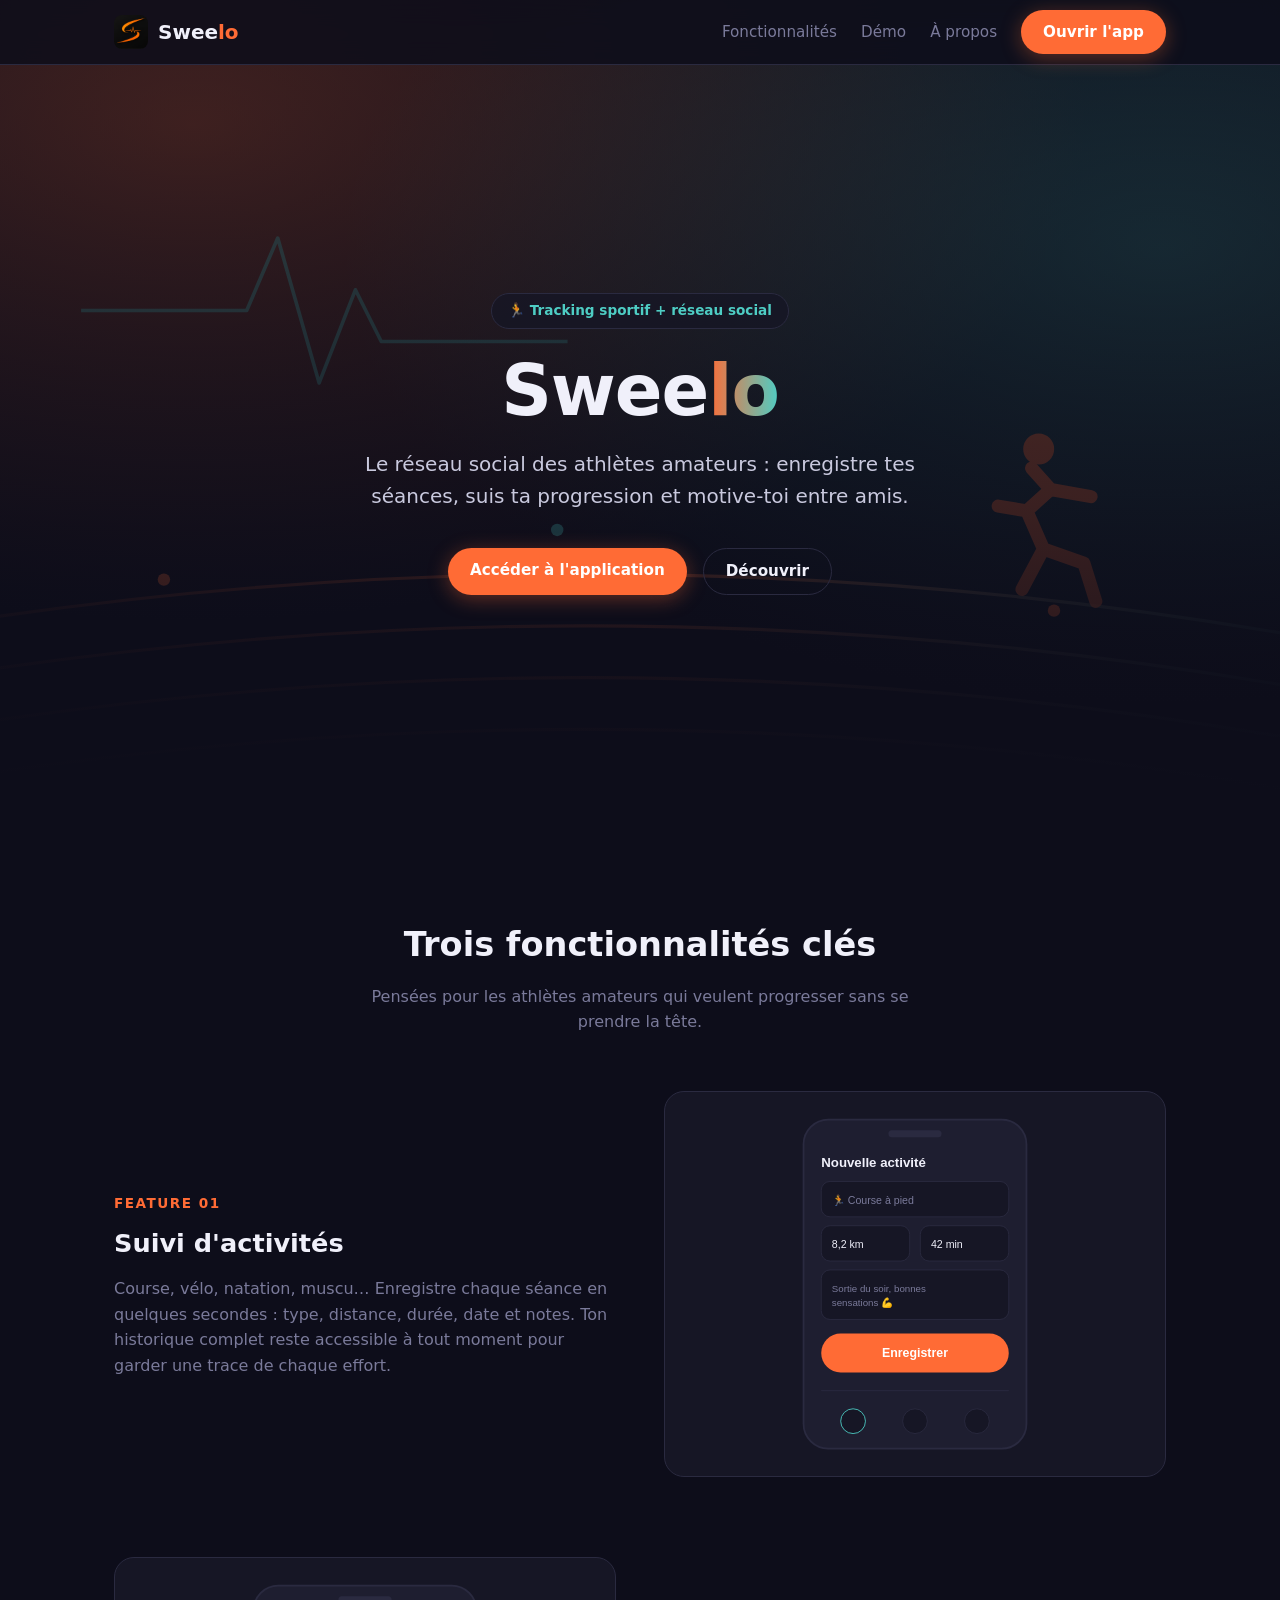
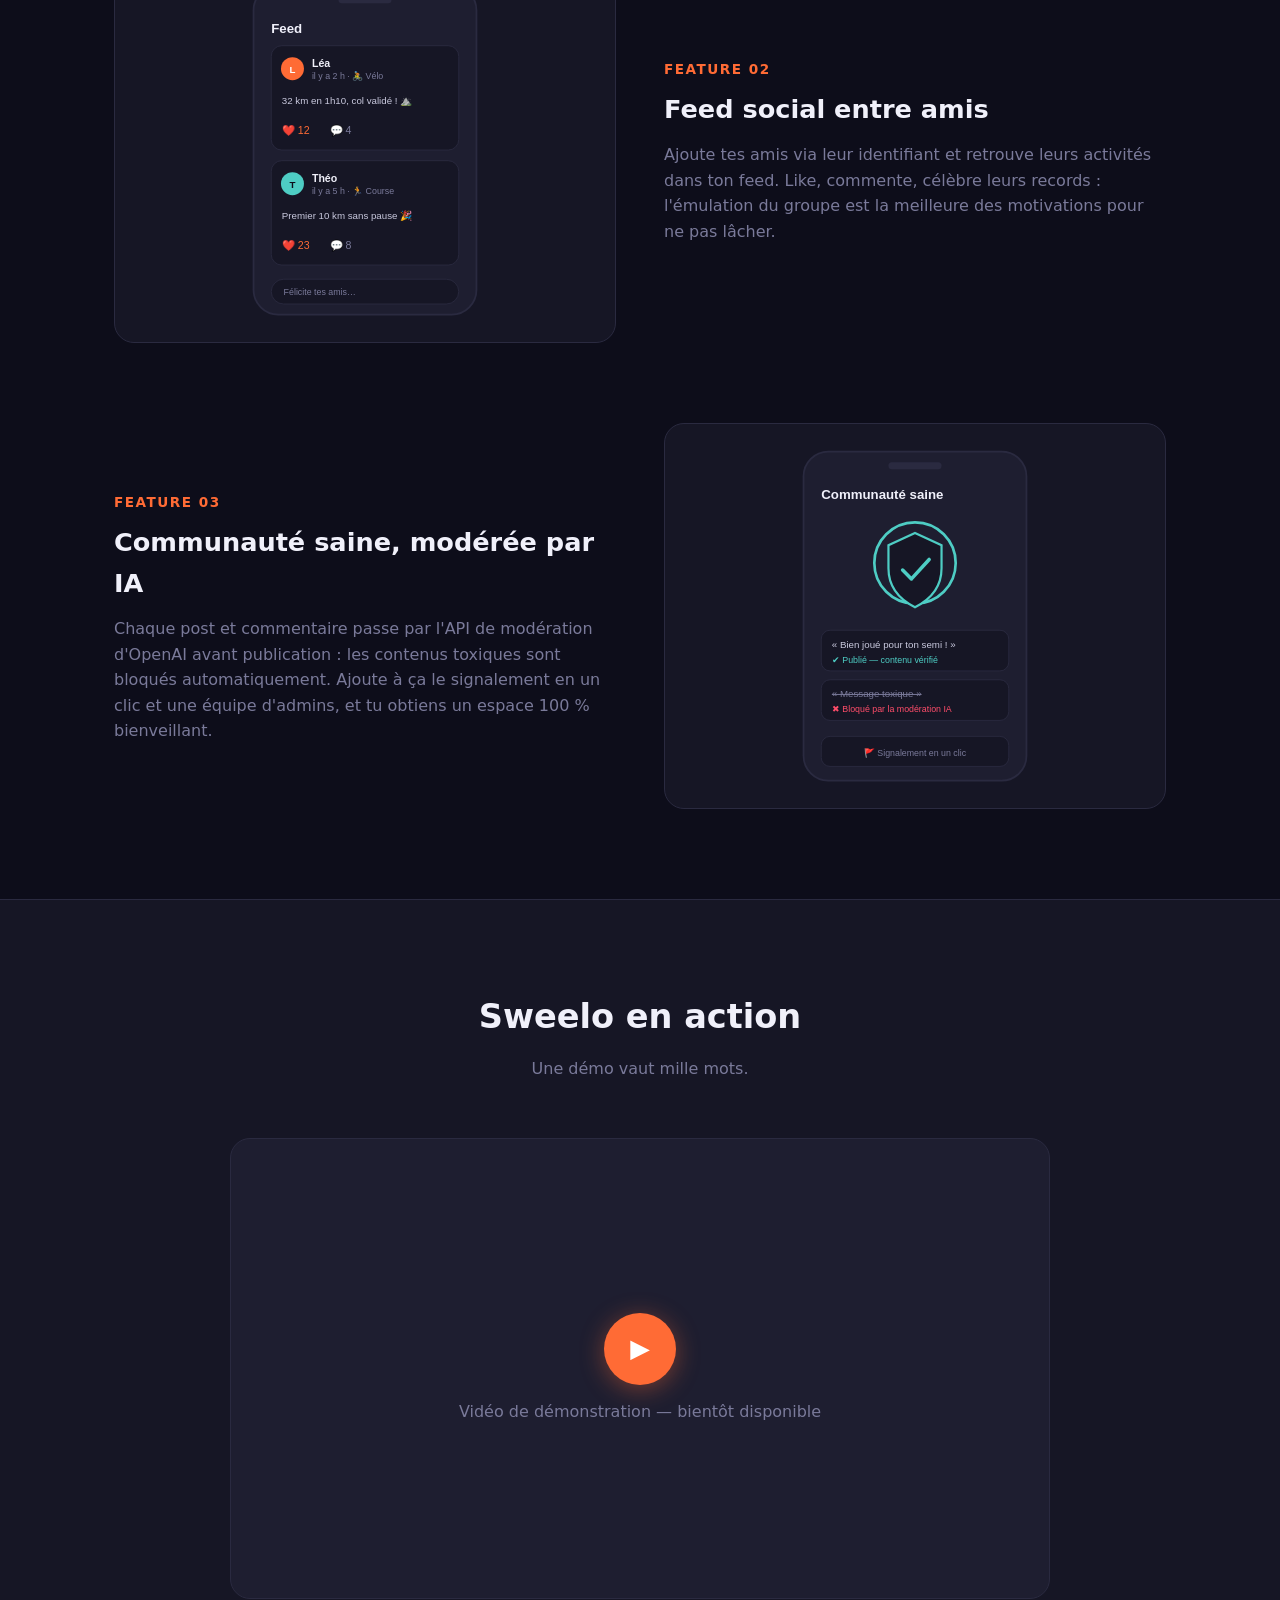
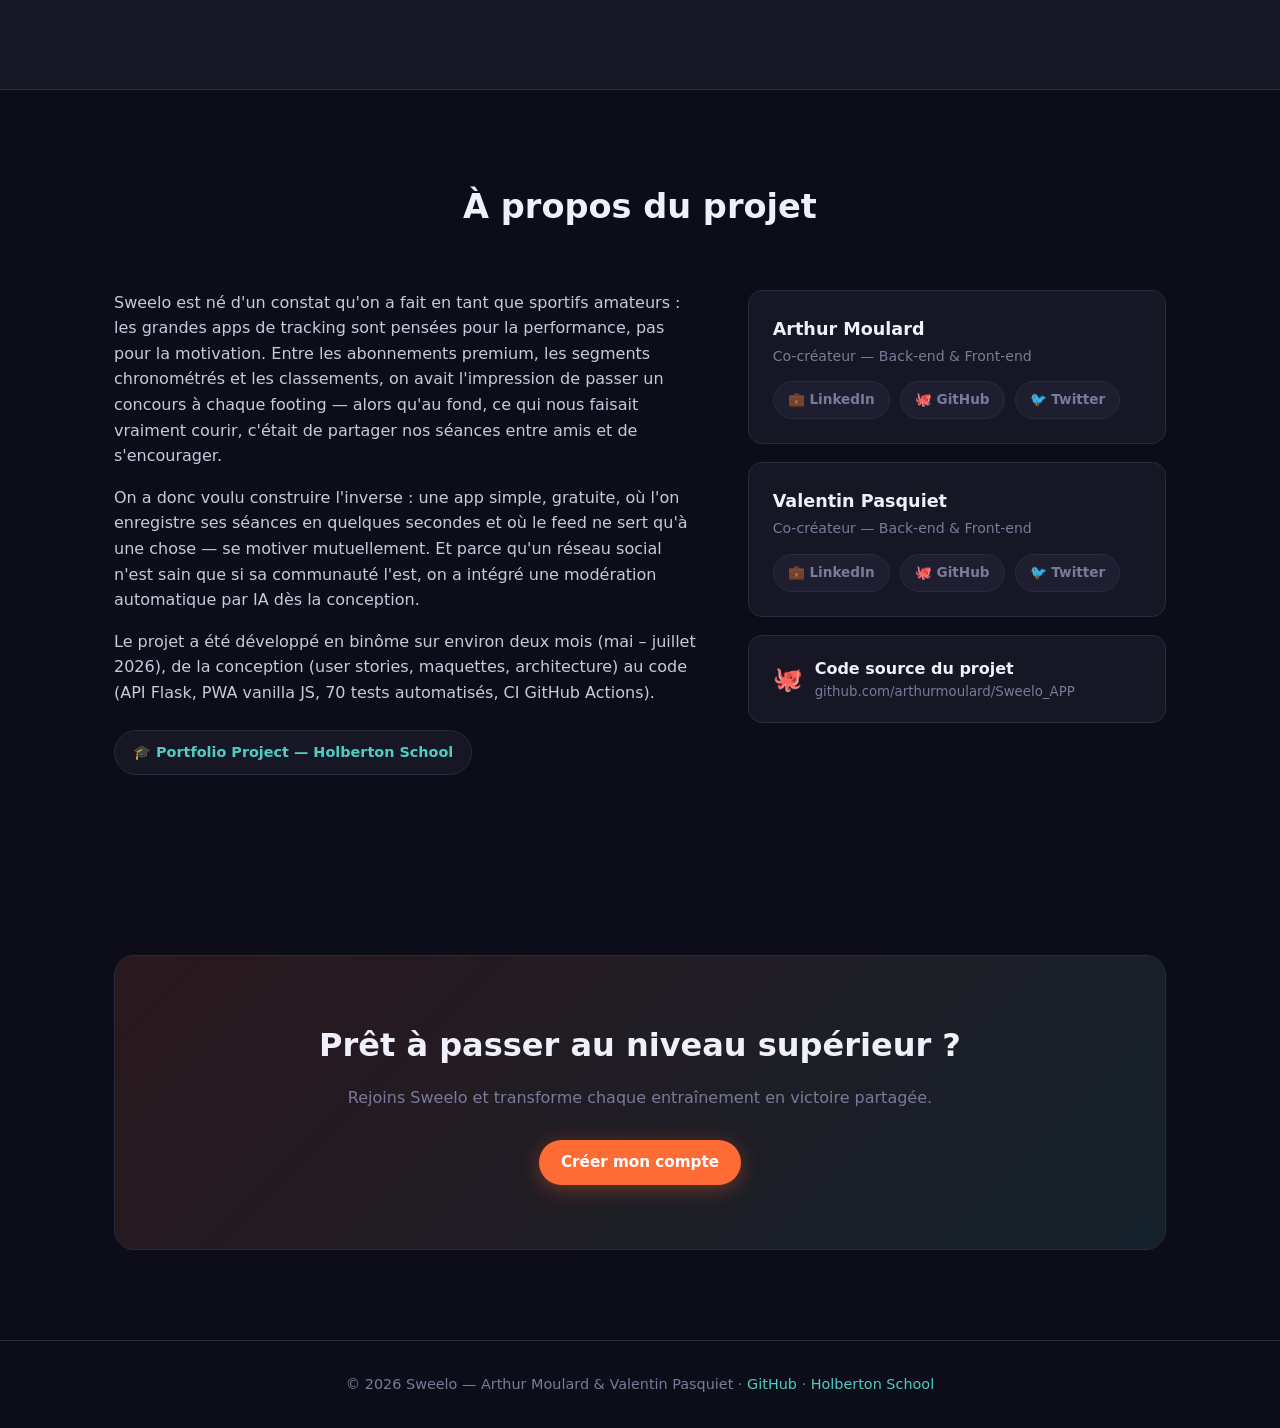
==== landing.html @ 2d965a3f "feat: add landing page for Sweelo, a social network for amateur athletes" ====
<!DOCTYPE html>
<html lang="fr">
<head>
<meta charset="UTF-8" />
<meta name="viewport" content="width=device-width, initial-scale=1.0" />
<title>Sweelo — Le réseau social des athlètes amateurs</title>
<meta name="description" content="Sweelo : enregistre tes activités sportives, suis ta progression et motive-toi avec tes amis. Portfolio Project — Holberton School." />
<meta name="theme-color" content="#0d0d1a" />
<style>
  :root {
    --bg:        #0d0d1a;
    --surface:   #161625;
    --surface2:  #1e1e30;
    --border:    #2a2a40;
    --primary:   #ff6b35;
    --primary-h: #e85520;
    --accent:    #4ecdc4;
    --text:      #f0f0fa;
    --muted:     #7a7a9a;
    --radius:    14px;
  }
  * { margin: 0; padding: 0; box-sizing: border-box; }
  html { scroll-behavior: smooth; }
  body {
    background: var(--bg);
    color: var(--text);
    font-family: 'Segoe UI', system-ui, -apple-system, sans-serif;
    line-height: 1.6;
    overflow-x: hidden;
  }
  a { color: inherit; text-decoration: none; }
  .container { max-width: 1100px; margin: 0 auto; padding: 0 24px; }

  /* ---------- Nav ---------- */
  nav {
    position: fixed; top: 0; left: 0; right: 0; z-index: 100;
    background: rgba(13, 13, 26, 0.85);
    backdrop-filter: blur(12px);
    border-bottom: 1px solid var(--border);
  }
  .nav-inner {
    display: flex; align-items: center; justify-content: space-between;
    height: 64px;
  }
  .logo { display: flex; align-items: center; gap: 10px; font-weight: 700; font-size: 1.25rem; }
  .logo img { height: 34px; width: 34px; border-radius: 8px; object-fit: cover; }
  .logo span em { color: var(--primary); font-style: normal; }
  .nav-links { display: flex; gap: 24px; align-items: center; }
  .nav-links a { color: var(--muted); font-size: 0.95rem; transition: color 0.2s; }
  .nav-links a:hover { color: var(--text); }
  .btn {
    display: inline-block; padding: 10px 22px; border-radius: 999px;
    font-weight: 600; font-size: 0.95rem; cursor: pointer;
    transition: transform 0.2s, background 0.2s, box-shadow 0.2s;
    border: none;
  }
  .btn-primary {
    background: var(--primary); color: #fff !important;
    box-shadow: 0 4px 20px rgba(255, 107, 53, 0.35);
  }
  .btn-primary:hover { background: var(--primary-h); transform: translateY(-2px); }
  .btn-ghost { border: 1px solid var(--border); color: var(--text); background: transparent; }
  .btn-ghost:hover { border-color: var(--accent); color: var(--accent); }

  /* ---------- Hero / Cover ---------- */
  header {
    position: relative;
    min-height: 92vh;
    display: flex; align-items: center;
    padding: 120px 0 60px;
    text-align: center;
    overflow: hidden;
  }
  .cover-img {
    position: absolute; inset: 0; width: 100%; height: 100%;
    object-fit: cover; z-index: -1;
  }
  .hero-overlay {
    position: absolute; inset: 0; z-index: -1;
    background: linear-gradient(180deg, rgba(13,13,26,0.55) 0%, rgba(13,13,26,0.75) 60%, var(--bg) 100%);
  }
  .badge {
    display: inline-block; padding: 6px 16px; border-radius: 999px;
    border: 1px solid var(--border); background: rgba(22,22,37,0.8);
    color: var(--accent); font-size: 0.85rem; font-weight: 600;
    margin-bottom: 24px;
  }
  h1 {
    font-size: clamp(2.6rem, 7vw, 4.4rem);
    line-height: 1.1; font-weight: 800; letter-spacing: -1px;
    margin-bottom: 18px;
  }
  h1 .grad {
    background: linear-gradient(90deg, var(--primary), var(--accent));
    -webkit-background-clip: text; background-clip: text; color: transparent;
  }
  .sub {
    color: #c9c9de; font-size: 1.25rem; max-width: 640px; margin: 0 auto 36px;
  }
  .hero-ctas { display: flex; gap: 16px; justify-content: center; flex-wrap: wrap; }

  /* ---------- Sections ---------- */
  section { padding: 90px 0; }
  .section-title { text-align: center; margin-bottom: 56px; }
  .section-title h2 { font-size: 2.1rem; font-weight: 800; margin-bottom: 12px; }
  .section-title p { color: var(--muted); max-width: 560px; margin: 0 auto; }

  /* ---------- Features ---------- */
  .feature {
    display: grid; grid-template-columns: 1fr 1fr; gap: 48px;
    align-items: center; margin-bottom: 80px;
  }
  .feature:last-child { margin-bottom: 0; }
  .feature:nth-child(even) .feature-visual { order: 2; }
  .feature-visual {
    background: var(--surface); border: 1px solid var(--border);
    border-radius: 20px; padding: 24px;
    display: flex; justify-content: center;
    transition: transform 0.25s, border-color 0.25s;
  }
  .feature-visual:hover { transform: translateY(-5px); border-color: var(--primary); }
  .feature-visual svg { max-width: 100%; height: auto; }
  .feature-text .kicker {
    color: var(--primary); font-weight: 700; font-size: 0.85rem;
    text-transform: uppercase; letter-spacing: 1.5px;
  }
  .feature-text h3 { font-size: 1.6rem; margin: 8px 0 12px; }
  .feature-text p { color: var(--muted); }

  /* ---------- Demo ---------- */
  #demo { background: var(--surface); border-top: 1px solid var(--border); border-bottom: 1px solid var(--border); }
  .video-wrap {
    position: relative; max-width: 820px; margin: 0 auto;
    aspect-ratio: 16 / 9; border-radius: 20px; overflow: hidden;
    border: 1px solid var(--border); background: var(--surface2);
  }
  .video-wrap iframe { position: absolute; inset: 0; width: 100%; height: 100%; border: 0; }
  .video-placeholder {
    position: absolute; inset: 0;
    display: flex; flex-direction: column; align-items: center; justify-content: center;
    gap: 14px; color: var(--muted);
  }
  .video-placeholder .play {
    width: 72px; height: 72px; border-radius: 50%;
    background: var(--primary); display: flex; align-items: center; justify-content: center;
    font-size: 1.6rem; color: #fff; box-shadow: 0 4px 24px rgba(255,107,53,0.4);
  }

  /* ---------- About ---------- */
  .about-grid { display: grid; grid-template-columns: 1.4fr 1fr; gap: 48px; align-items: start; }
  .about-story p { color: #c9c9de; margin-bottom: 16px; }
  .about-story .holberton {
    display: inline-block; margin-top: 8px; padding: 10px 18px;
    border: 1px solid var(--border); border-radius: 999px;
    background: var(--surface); color: var(--accent); font-weight: 600; font-size: 0.9rem;
    transition: border-color 0.2s;
  }
  .about-story .holberton:hover { border-color: var(--accent); }
  .team-card {
    background: var(--surface); border: 1px solid var(--border);
    border-radius: var(--radius); padding: 24px; margin-bottom: 18px;
  }
  .team-card h4 { font-size: 1.1rem; margin-bottom: 2px; }
  .team-card .role { color: var(--muted); font-size: 0.88rem; margin-bottom: 14px; }
  .socials { display: flex; gap: 10px; flex-wrap: wrap; }
  .socials a {
    display: inline-flex; align-items: center; gap: 6px;
    padding: 7px 14px; border-radius: 999px;
    border: 1px solid var(--border); background: var(--surface2);
    color: var(--muted); font-size: 0.85rem; font-weight: 600;
    transition: color 0.2s, border-color 0.2s;
  }
  .socials a:hover { color: var(--accent); border-color: var(--accent); }
  .repo-link {
    display: flex; align-items: center; gap: 12px;
    background: var(--surface); border: 1px solid var(--border);
    border-radius: var(--radius); padding: 20px 24px;
    font-weight: 600; transition: border-color 0.2s;
  }
  .repo-link:hover { border-color: var(--primary); }
  .repo-link .gh-icon { font-size: 1.5rem; }
  .repo-link small { display: block; color: var(--muted); font-weight: 400; }

  /* ---------- CTA ---------- */
  .cta-box {
    text-align: center;
    background: linear-gradient(135deg, rgba(255,107,53,0.12), rgba(78,205,196,0.10));
    border: 1px solid var(--border); border-radius: 20px;
    padding: 64px 32px;
  }
  .cta-box h2 { font-size: 2rem; font-weight: 800; margin-bottom: 14px; }
  .cta-box p { color: var(--muted); margin-bottom: 30px; }

  /* ---------- Footer ---------- */
  footer {
    border-top: 1px solid var(--border);
    padding: 32px 0; text-align: center; color: var(--muted); font-size: 0.9rem;
  }
  footer a { color: var(--accent); }

  /* ---------- Reveal ---------- */
  .reveal { opacity: 0; transform: translateY(28px); transition: opacity 0.6s ease, transform 0.6s ease; }
  .reveal.visible { opacity: 1; transform: none; }

  @media (max-width: 820px) {
    .feature, .about-grid { grid-template-columns: 1fr; gap: 28px; }
    .feature:nth-child(even) .feature-visual { order: 0; }
    .nav-links a:not(.btn) { display: none; }
    section { padding: 64px 0; }
  }
</style>
</head>
<body>

<!-- ==================== NAVIGATION ==================== -->
<nav>
  <div class="container nav-inner">
    <a href="#" class="logo">
      <img src="frontend/files/sweelo-logo.png" alt="Logo Sweelo" onerror="this.style.display='none'" />
      <span>Swee<em>lo</em></span>
    </a>
    <div class="nav-links">
      <a href="#fonctionnalites">Fonctionnalités</a>
      <a href="#demo">Démo</a>
      <a href="#apropos">À propos</a>
      <!-- TODO: remplacer par l'URL de l'app déployée quand elle sera en ligne -->
      <a href="frontend/index.html" class="btn btn-primary">Ouvrir l'app</a>
    </div>
  </div>
</nav>

<!-- ==================== INTRO / COVER ==================== -->
<header>
  <!-- Grande image de couverture (SVG intégré : piste d'athlétisme stylisée) -->
  <svg class="cover-img" viewBox="0 0 1440 800" preserveAspectRatio="xMidYMid slice" xmlns="http://www.w3.org/2000/svg" aria-hidden="true">
    <defs>
      <radialGradient id="g1" cx="20%" cy="15%" r="60%">
        <stop offset="0%" stop-color="#ff6b35" stop-opacity="0.5"/>
        <stop offset="100%" stop-color="#ff6b35" stop-opacity="0"/>
      </radialGradient>
      <radialGradient id="g2" cx="85%" cy="30%" r="55%">
        <stop offset="0%" stop-color="#4ecdc4" stop-opacity="0.4"/>
        <stop offset="100%" stop-color="#4ecdc4" stop-opacity="0"/>
      </radialGradient>
      <linearGradient id="track" x1="0" y1="0" x2="1" y2="0">
        <stop offset="0%" stop-color="#ff6b35" stop-opacity="0"/>
        <stop offset="50%" stop-color="#ff6b35" stop-opacity="0.8"/>
        <stop offset="100%" stop-color="#4ecdc4" stop-opacity="0"/>
      </linearGradient>
    </defs>
    <rect width="1440" height="800" fill="#0d0d1a"/>
    <rect width="1440" height="800" fill="url(#g1)"/>
    <rect width="1440" height="800" fill="url(#g2)"/>
    <!-- couloirs de piste -->
    <path d="M-50 620 Q 720 480 1490 640" stroke="url(#track)" stroke-width="3" fill="none"/>
    <path d="M-50 670 Q 720 530 1490 690" stroke="url(#track)" stroke-width="3" fill="none" opacity="0.7"/>
    <path d="M-50 720 Q 720 580 1490 740" stroke="url(#track)" stroke-width="3" fill="none" opacity="0.45"/>
    <path d="M-50 770 Q 720 630 1490 790" stroke="url(#track)" stroke-width="3" fill="none" opacity="0.25"/>
    <!-- tracé de fréquence cardiaque -->
    <path d="M180 300 h160 l30 -70 40 140 35 -90 25 50 h180" stroke="#4ecdc4" stroke-width="3.5" fill="none" opacity="0.5" stroke-linejoin="round"/>
    <!-- coureur stylisé -->
    <g transform="translate(1050,420) scale(1.15)" opacity="0.75">
      <circle cx="48" cy="12" r="13" fill="#ff6b35"/>
      <path d="M42 28 L58 46 L38 64 L14 60 M58 46 L92 52 M38 64 L52 96 L34 130 M52 96 L86 108 L96 140"
            stroke="#ff6b35" stroke-width="11" fill="none" stroke-linecap="round" stroke-linejoin="round"/>
    </g>
    <!-- points parcours -->
    <circle cx="260" cy="560" r="6" fill="#ff6b35" opacity="0.9"/>
    <circle cx="640" cy="512" r="6" fill="#4ecdc4" opacity="0.9"/>
    <circle cx="1120" cy="590" r="6" fill="#ff6b35" opacity="0.9"/>
  </svg>
  <div class="hero-overlay"></div>

  <div class="container">
    <span class="badge">🏃 Tracking sportif + réseau social</span>
    <!-- Nom du projet -->
    <h1>Swee<span class="grad">lo</span></h1>
    <!-- Phrase d'accroche -->
    <p class="sub">Le réseau social des athlètes amateurs : enregistre tes séances, suis ta progression et motive-toi entre amis.</p>
    <div class="hero-ctas">
      <!-- TODO: remplacer par l'URL de l'app déployée quand elle sera en ligne -->
      <a href="frontend/index.html" class="btn btn-primary">Accéder à l'application</a>
      <a href="#fonctionnalites" class="btn btn-ghost">Découvrir</a>
    </div>
  </div>
</header>

<!-- ==================== 3 FEATURES CLÉS ==================== -->
<section id="fonctionnalites">
  <div class="container">
    <div class="section-title reveal">
      <h2>Trois fonctionnalités clés</h2>
      <p>Pensées pour les athlètes amateurs qui veulent progresser sans se prendre la tête.</p>
    </div>

    <!-- Feature 1 : Suivi d'activités -->
    <div class="feature reveal">
      <div class="feature-visual">
        <svg viewBox="0 0 260 380" width="230" xmlns="http://www.w3.org/2000/svg" role="img" aria-label="Maquette : enregistrement d'une activité">
          <rect x="4" y="4" width="252" height="372" rx="28" fill="#1e1e30" stroke="#2a2a40" stroke-width="2"/>
          <rect x="100" y="16" width="60" height="8" rx="4" fill="#2a2a40"/>
          <text x="24" y="58" fill="#f0f0fa" font-size="15" font-weight="bold" font-family="Segoe UI,sans-serif">Nouvelle activité</text>
          <rect x="24" y="74" width="212" height="40" rx="10" fill="#161625" stroke="#2a2a40"/>
          <text x="36" y="99" fill="#7a7a9a" font-size="12" font-family="Segoe UI,sans-serif">🏃 Course à pied</text>
          <rect x="24" y="124" width="100" height="40" rx="10" fill="#161625" stroke="#2a2a40"/>
          <text x="36" y="149" fill="#f0f0fa" font-size="12" font-family="Segoe UI,sans-serif">8,2 km</text>
          <rect x="136" y="124" width="100" height="40" rx="10" fill="#161625" stroke="#2a2a40"/>
          <text x="148" y="149" fill="#f0f0fa" font-size="12" font-family="Segoe UI,sans-serif">42 min</text>
          <rect x="24" y="174" width="212" height="56" rx="10" fill="#161625" stroke="#2a2a40"/>
          <text x="36" y="199" fill="#7a7a9a" font-size="11" font-family="Segoe UI,sans-serif">Sortie du soir, bonnes</text>
          <text x="36" y="215" fill="#7a7a9a" font-size="11" font-family="Segoe UI,sans-serif">sensations 💪</text>
          <rect x="24" y="246" width="212" height="44" rx="22" fill="#ff6b35"/>
          <text x="130" y="273" fill="#fff" font-size="14" font-weight="bold" text-anchor="middle" font-family="Segoe UI,sans-serif">Enregistrer</text>
          <rect x="24" y="310" width="212" height="1" fill="#2a2a40"/>
          <circle cx="60" cy="345" r="14" fill="#161625" stroke="#4ecdc4"/>
          <circle cx="130" cy="345" r="14" fill="#161625" stroke="#2a2a40"/>
          <circle cx="200" cy="345" r="14" fill="#161625" stroke="#2a2a40"/>
        </svg>
      </div>
      <div class="feature-text">
        <span class="kicker">Feature 01</span>
        <h3>Suivi d'activités</h3>
        <p>Course, vélo, natation, muscu… Enregistre chaque séance en quelques secondes : type, distance, durée, date et notes. Ton historique complet reste accessible à tout moment pour garder une trace de chaque effort.</p>
      </div>
    </div>

    <!-- Feature 2 : Feed social -->
    <div class="feature reveal">
      <div class="feature-visual">
        <svg viewBox="0 0 260 380" width="230" xmlns="http://www.w3.org/2000/svg" role="img" aria-label="Maquette : feed social">
          <rect x="4" y="4" width="252" height="372" rx="28" fill="#1e1e30" stroke="#2a2a40" stroke-width="2"/>
          <rect x="100" y="16" width="60" height="8" rx="4" fill="#2a2a40"/>
          <text x="24" y="58" fill="#f0f0fa" font-size="15" font-weight="bold" font-family="Segoe UI,sans-serif">Feed</text>
          <rect x="24" y="72" width="212" height="118" rx="12" fill="#161625" stroke="#2a2a40"/>
          <circle cx="48" cy="98" r="13" fill="#ff6b35"/>
          <text x="48" y="103" fill="#fff" font-size="11" font-weight="bold" text-anchor="middle" font-family="Segoe UI,sans-serif">L</text>
          <text x="70" y="96" fill="#f0f0fa" font-size="12" font-weight="bold" font-family="Segoe UI,sans-serif">Léa</text>
          <text x="70" y="110" fill="#7a7a9a" font-size="10" font-family="Segoe UI,sans-serif">il y a 2 h · 🚴 Vélo</text>
          <text x="36" y="138" fill="#c9c9de" font-size="11" font-family="Segoe UI,sans-serif">32 km en 1h10, col validé ! ⛰️</text>
          <text x="36" y="172" fill="#ff6b35" font-size="12" font-family="Segoe UI,sans-serif">❤️ 12</text>
          <text x="90" y="172" fill="#7a7a9a" font-size="12" font-family="Segoe UI,sans-serif">💬 4</text>
          <rect x="24" y="202" width="212" height="118" rx="12" fill="#161625" stroke="#2a2a40"/>
          <circle cx="48" cy="228" r="13" fill="#4ecdc4"/>
          <text x="48" y="233" fill="#0d0d1a" font-size="11" font-weight="bold" text-anchor="middle" font-family="Segoe UI,sans-serif">T</text>
          <text x="70" y="226" fill="#f0f0fa" font-size="12" font-weight="bold" font-family="Segoe UI,sans-serif">Théo</text>
          <text x="70" y="240" fill="#7a7a9a" font-size="10" font-family="Segoe UI,sans-serif">il y a 5 h · 🏃 Course</text>
          <text x="36" y="268" fill="#c9c9de" font-size="11" font-family="Segoe UI,sans-serif">Premier 10 km sans pause 🎉</text>
          <text x="36" y="302" fill="#ff6b35" font-size="12" font-family="Segoe UI,sans-serif">❤️ 23</text>
          <text x="90" y="302" fill="#7a7a9a" font-size="12" font-family="Segoe UI,sans-serif">💬 8</text>
          <rect x="24" y="336" width="212" height="28" rx="14" fill="#161625" stroke="#2a2a40"/>
          <text x="38" y="354" fill="#7a7a9a" font-size="10" font-family="Segoe UI,sans-serif">Félicite tes amis…</text>
        </svg>
      </div>
      <div class="feature-text">
        <span class="kicker">Feature 02</span>
        <h3>Feed social entre amis</h3>
        <p>Ajoute tes amis via leur identifiant et retrouve leurs activités dans ton feed. Like, commente, célèbre leurs records : l'émulation du groupe est la meilleure des motivations pour ne pas lâcher.</p>
      </div>
    </div>

    <!-- Feature 3 : Communauté modérée -->
    <div class="feature reveal">
      <div class="feature-visual">
        <svg viewBox="0 0 260 380" width="230" xmlns="http://www.w3.org/2000/svg" role="img" aria-label="Maquette : modération par IA">
          <rect x="4" y="4" width="252" height="372" rx="28" fill="#1e1e30" stroke="#2a2a40" stroke-width="2"/>
          <rect x="100" y="16" width="60" height="8" rx="4" fill="#2a2a40"/>
          <text x="24" y="58" fill="#f0f0fa" font-size="15" font-weight="bold" font-family="Segoe UI,sans-serif">Communauté saine</text>
          <circle cx="130" cy="130" r="46" fill="none" stroke="#4ecdc4" stroke-width="3"/>
          <path d="M130 96 l30 14 v26 c0 22 -14 36 -30 44 c-16 -8 -30 -22 -30 -44 v-26 z" fill="#161625" stroke="#4ecdc4" stroke-width="2.5"/>
          <path d="M116 138 l10 10 20 -22" stroke="#4ecdc4" stroke-width="4" fill="none" stroke-linecap="round" stroke-linejoin="round"/>
          <rect x="24" y="206" width="212" height="46" rx="10" fill="#161625" stroke="#2a2a40"/>
          <text x="36" y="226" fill="#c9c9de" font-size="11" font-family="Segoe UI,sans-serif">« Bien joué pour ton semi ! »</text>
          <text x="36" y="243" fill="#4ecdc4" font-size="10" font-family="Segoe UI,sans-serif">✔ Publié — contenu vérifié</text>
          <rect x="24" y="262" width="212" height="46" rx="10" fill="#161625" stroke="#2a2a40"/>
          <text x="36" y="282" fill="#7a7a9a" font-size="11" text-decoration="line-through" font-family="Segoe UI,sans-serif">« Message toxique »</text>
          <text x="36" y="299" fill="#ff4d6a" font-size="10" font-family="Segoe UI,sans-serif">✖ Bloqué par la modération IA</text>
          <rect x="24" y="326" width="212" height="34" rx="10" fill="#161625" stroke="#2a2a40"/>
          <text x="130" y="348" fill="#7a7a9a" font-size="10" text-anchor="middle" font-family="Segoe UI,sans-serif">🚩 Signalement en un clic</text>
        </svg>
      </div>
      <div class="feature-text">
        <span class="kicker">Feature 03</span>
        <h3>Communauté saine, modérée par IA</h3>
        <p>Chaque post et commentaire passe par l'API de modération d'OpenAI avant publication : les contenus toxiques sont bloqués automatiquement. Ajoute à ça le signalement en un clic et une équipe d'admins, et tu obtiens un espace 100 % bienveillant.</p>
      </div>
    </div>
  </div>
</section>

<!-- ==================== DÉMO VIDÉO ==================== -->
<section id="demo">
  <div class="container">
    <div class="section-title reveal">
      <h2>Sweelo en action</h2>
      <p>Une démo vaut mille mots.</p>
    </div>
    <div class="video-wrap reveal">
      <!-- TODO: quand la vidéo YouTube est prête, décommente l'iframe ci-dessous,
           remplace VIDEO_ID par l'identifiant de ta vidéo, et supprime le div .video-placeholder -->
      <!--
      <iframe src="https://www.youtube.com/embed/VIDEO_ID"
              title="Démo Sweelo" allowfullscreen
              allow="accelerometer; autoplay; clipboard-write; encrypted-media; gyroscope; picture-in-picture"></iframe>
      -->
      <div class="video-placeholder">
        <div class="play">▶</div>
        <p>Vidéo de démonstration — bientôt disponible</p>
      </div>
    </div>
  </div>
</section>

<!-- ==================== À PROPOS ==================== -->
<section id="apropos">
  <div class="container">
    <div class="section-title reveal">
      <h2>À propos du projet</h2>
    </div>
    <div class="about-grid">
      <div class="about-story reveal">
        <!-- TODO: personnalise cette histoire si tu veux — elle doit rester personnelle -->
        <p>Sweelo est né d'un constat qu'on a fait en tant que sportifs amateurs : les grandes apps de tracking sont pensées pour la performance, pas pour la motivation. Entre les abonnements premium, les segments chronométrés et les classements, on avait l'impression de passer un concours à chaque footing — alors qu'au fond, ce qui nous faisait vraiment courir, c'était de partager nos séances entre amis et de s'encourager.</p>
        <p>On a donc voulu construire l'inverse : une app simple, gratuite, où l'on enregistre ses séances en quelques secondes et où le feed ne sert qu'à une chose — se motiver mutuellement. Et parce qu'un réseau social n'est sain que si sa communauté l'est, on a intégré une modération automatique par IA dès la conception.</p>
        <p>Le projet a été développé en binôme sur environ deux mois (mai – juillet 2026), de la conception (user stories, maquettes, architecture) au code (API Flask, PWA vanilla JS, 70 tests automatisés, CI GitHub Actions).</p>
        <a class="holberton" href="https://www.holbertonschool.com" target="_blank" rel="noopener">🎓 Portfolio Project — Holberton School</a>
      </div>

      <div class="reveal">
        <!-- Équipe -->
        <div class="team-card">
          <h4>Arthur Moulard</h4>
          <p class="role">Co-créateur — Back-end & Front-end</p>
          <div class="socials">
            <!-- TODO: remplacer les # par tes vraies URLs -->
            <a href="#" target="_blank" rel="noopener">💼 LinkedIn</a>
            <a href="https://github.com/arthurmoulard" target="_blank" rel="noopener">🐙 GitHub</a>
            <a href="#" target="_blank" rel="noopener">🐦 Twitter</a>
          </div>
        </div>
        <div class="team-card">
          <h4>Valentin Pasquiet</h4>
          <p class="role">Co-créateur — Back-end & Front-end</p>
          <div class="socials">
            <!-- TODO: remplacer les # par les vraies URLs de Valentin -->
            <a href="#" target="_blank" rel="noopener">💼 LinkedIn</a>
            <a href="#" target="_blank" rel="noopener">🐙 GitHub</a>
            <a href="#" target="_blank" rel="noopener">🐦 Twitter</a>
          </div>
        </div>
        <!-- Dépôt GitHub du projet -->
        <a class="repo-link" href="https://github.com/arthurmoulard/Sweelo_APP" target="_blank" rel="noopener">
          <span class="gh-icon">🐙</span>
          <span>Code source du projet<small>github.com/arthurmoulard/Sweelo_APP</small></span>
        </a>
      </div>
    </div>
  </div>
</section>

<!-- ==================== CTA FINAL ==================== -->
<section>
  <div class="container">
    <div class="cta-box reveal">
      <h2>Prêt à passer au niveau supérieur ?</h2>
      <p>Rejoins Sweelo et transforme chaque entraînement en victoire partagée.</p>
      <!-- TODO: remplacer par l'URL de l'app déployée quand elle sera en ligne -->
      <a href="frontend/index.html" class="btn btn-primary">Créer mon compte</a>
    </div>
  </div>
</section>

<!-- ==================== FOOTER ==================== -->
<footer>
  <div class="container">
    <p>© 2026 Sweelo — Arthur Moulard & Valentin Pasquiet ·
      <a href="https://github.com/arthurmoulard/Sweelo_APP" target="_blank" rel="noopener">GitHub</a> ·
      <a href="https://www.holbertonschool.com" target="_blank" rel="noopener">Holberton School</a>
    </p>
  </div>
</footer>

<script>
  // Apparition au scroll
  const observer = new IntersectionObserver((entries) => {
    entries.forEach((e) => {
      if (e.isIntersecting) { e.target.classList.add('visible'); observer.unobserve(e.target); }
    });
  }, { threshold: 0.12 });
  document.querySelectorAll('.reveal').forEach((el) => observer.observe(el));
</script>

</body>
</html>
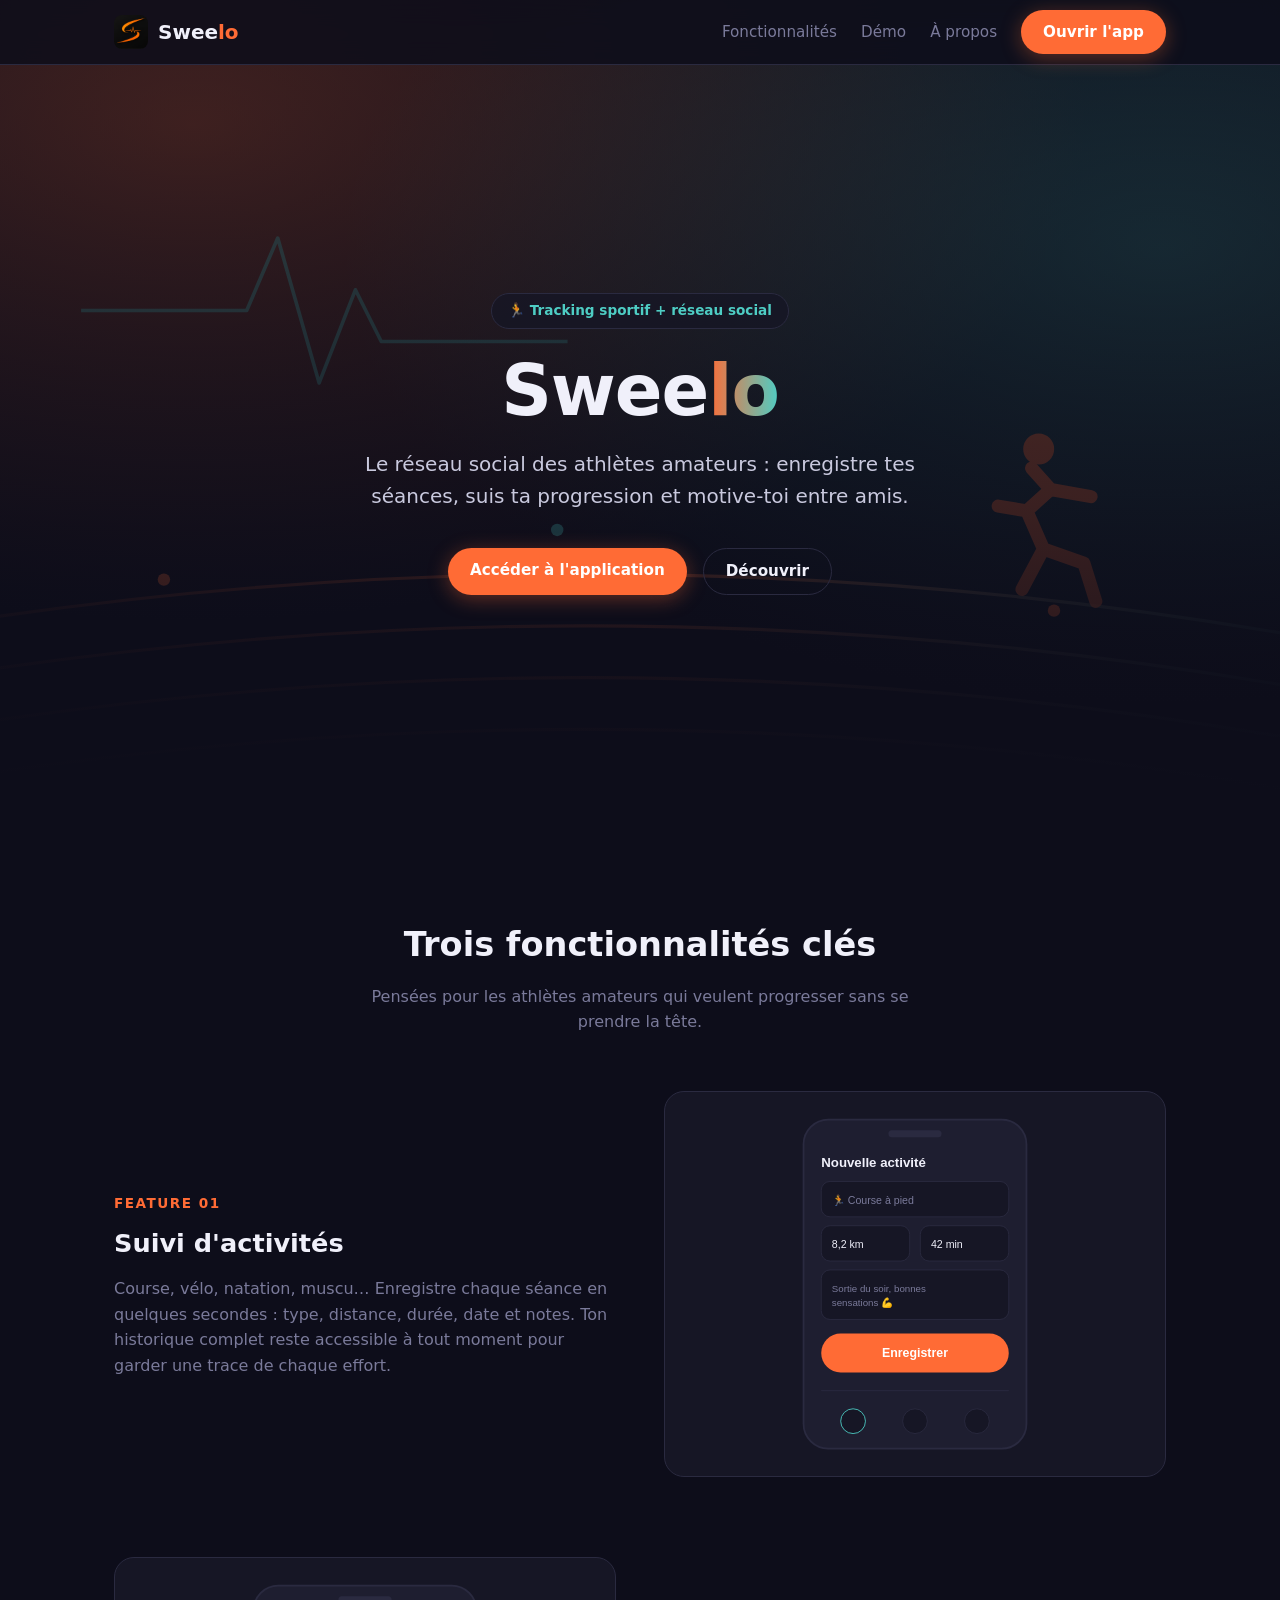
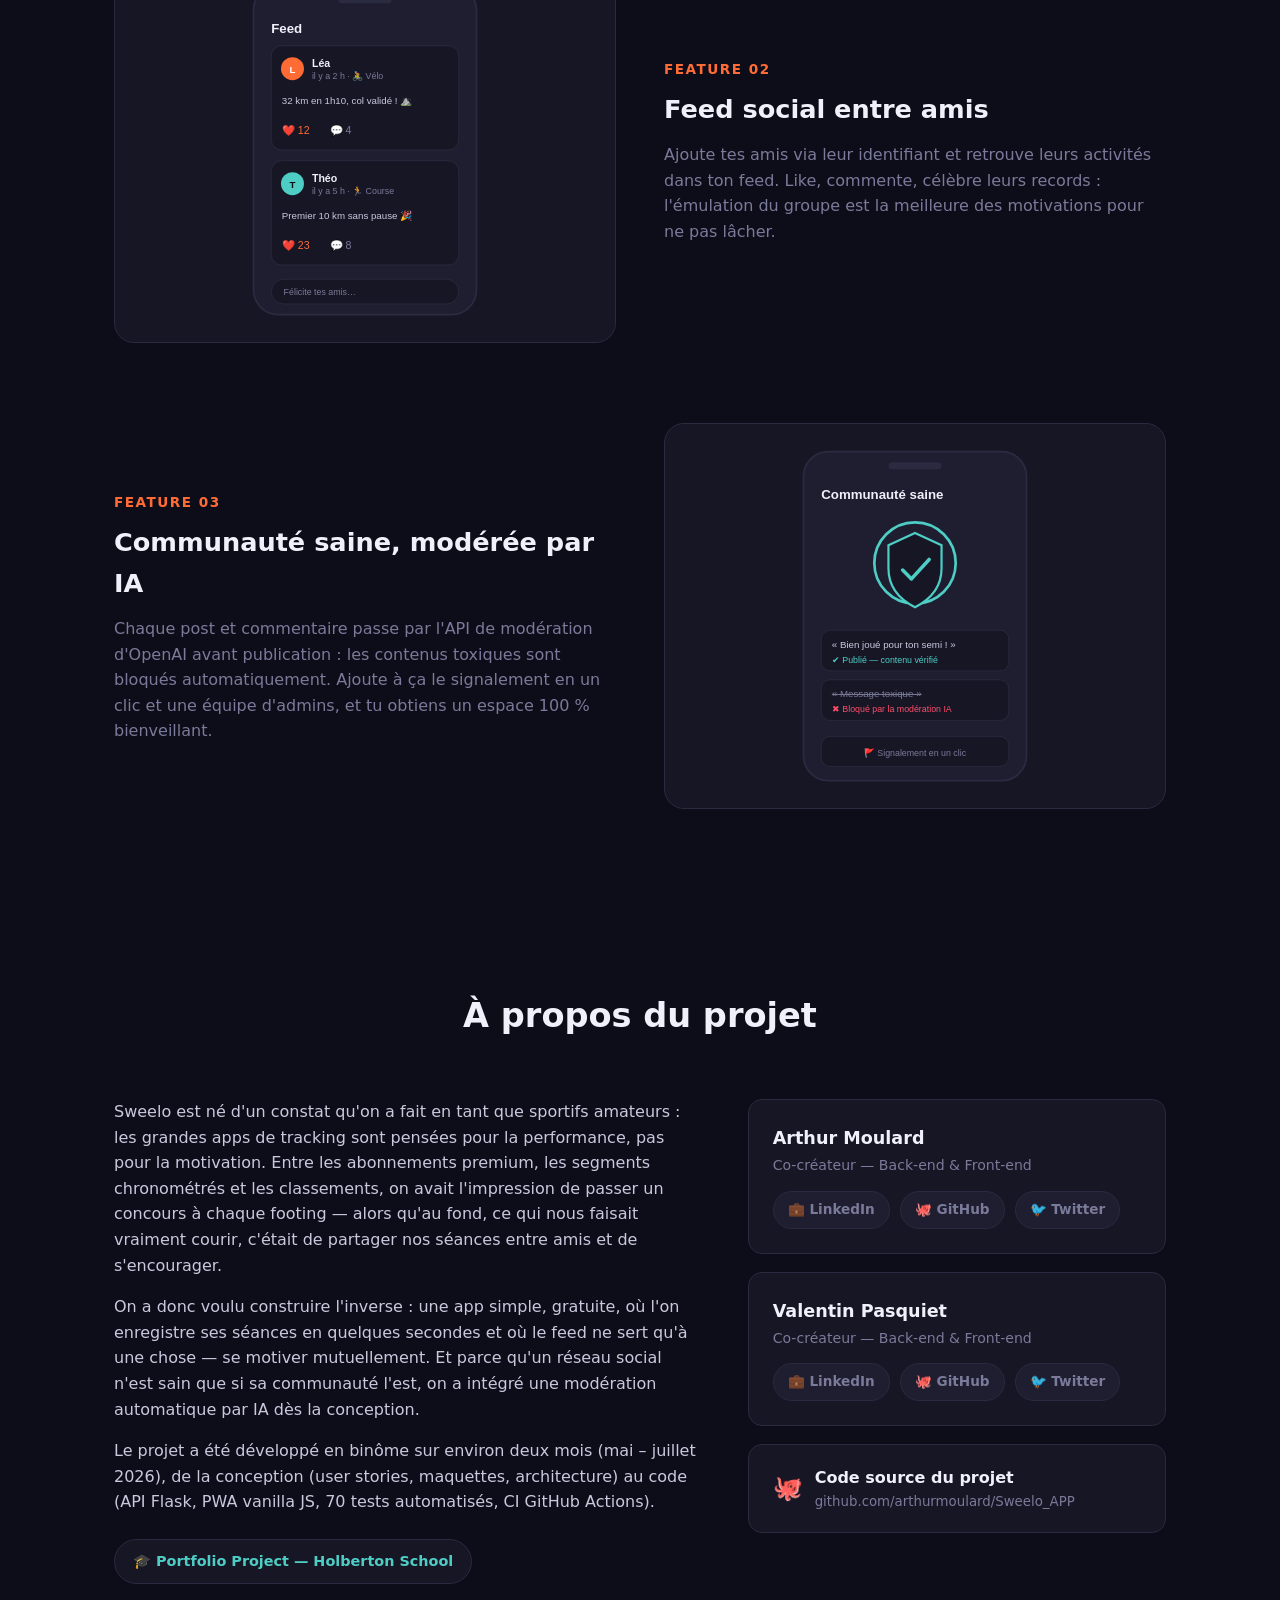
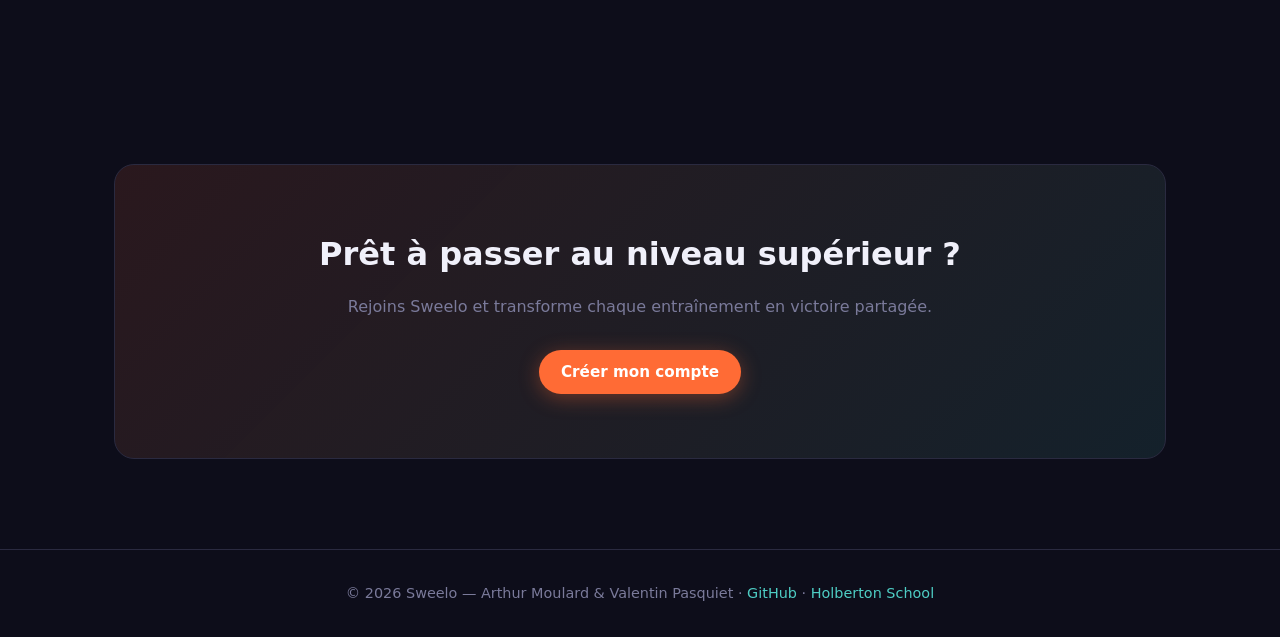
==== commit c11cec86: "feat: remove demo video section from landing page" ====
--- a/landing.html
+++ b/landing.html
@@ -387,28 +387,6 @@
   </div>
 </section>
 
-<!-- ==================== DÉMO VIDÉO ==================== -->
-<section id="demo">
-  <div class="container">
-    <div class="section-title reveal">
-      <h2>Sweelo en action</h2>
-      <p>Une démo vaut mille mots.</p>
-    </div>
-    <div class="video-wrap reveal">
-      <!-- TODO: quand la vidéo YouTube est prête, décommente l'iframe ci-dessous,
-           remplace VIDEO_ID par l'identifiant de ta vidéo, et supprime le div .video-placeholder -->
-      <!--
-      <iframe src="https://www.youtube.com/embed/VIDEO_ID"
-              title="Démo Sweelo" allowfullscreen
-              allow="accelerometer; autoplay; clipboard-write; encrypted-media; gyroscope; picture-in-picture"></iframe>
-      -->
-      <div class="video-placeholder">
-        <div class="play">▶</div>
-        <p>Vidéo de démonstration — bientôt disponible</p>
-      </div>
-    </div>
-  </div>
-</section>
 
 <!-- ==================== À PROPOS ==================== -->
 <section id="apropos">
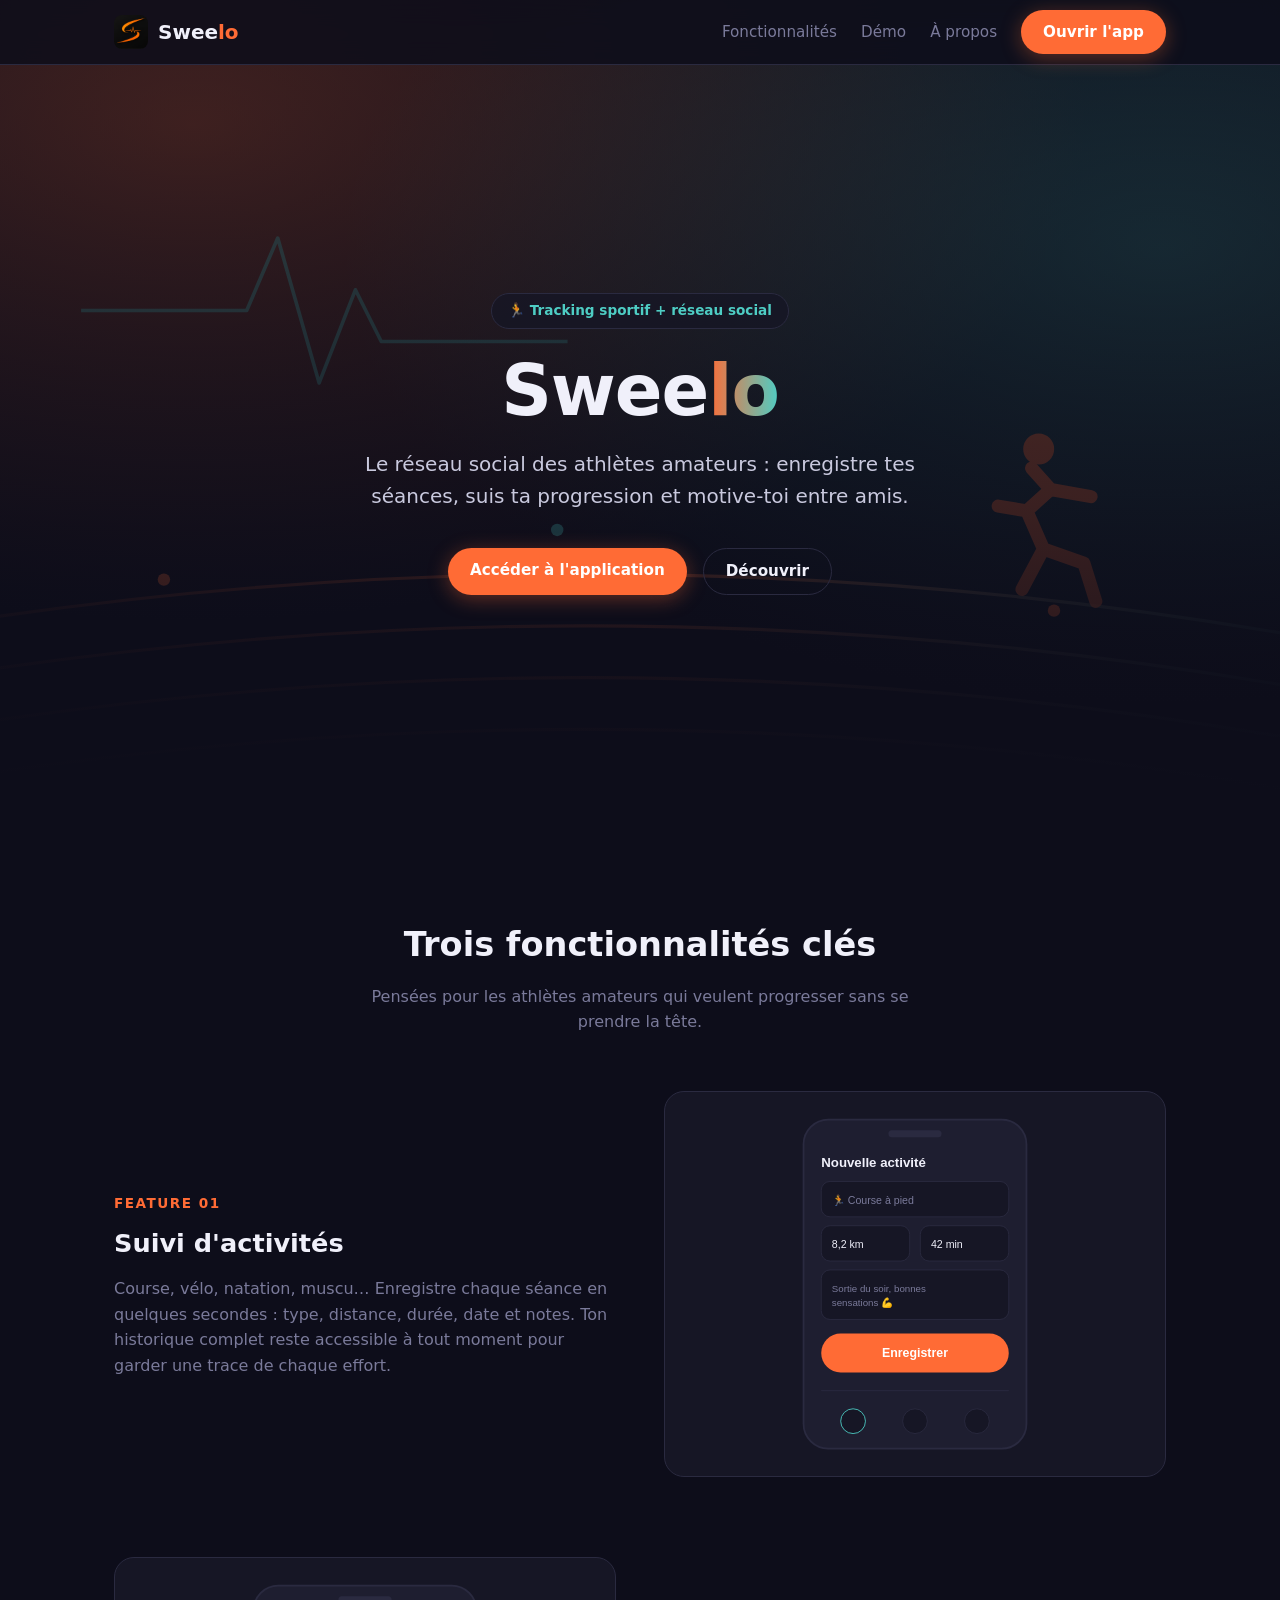
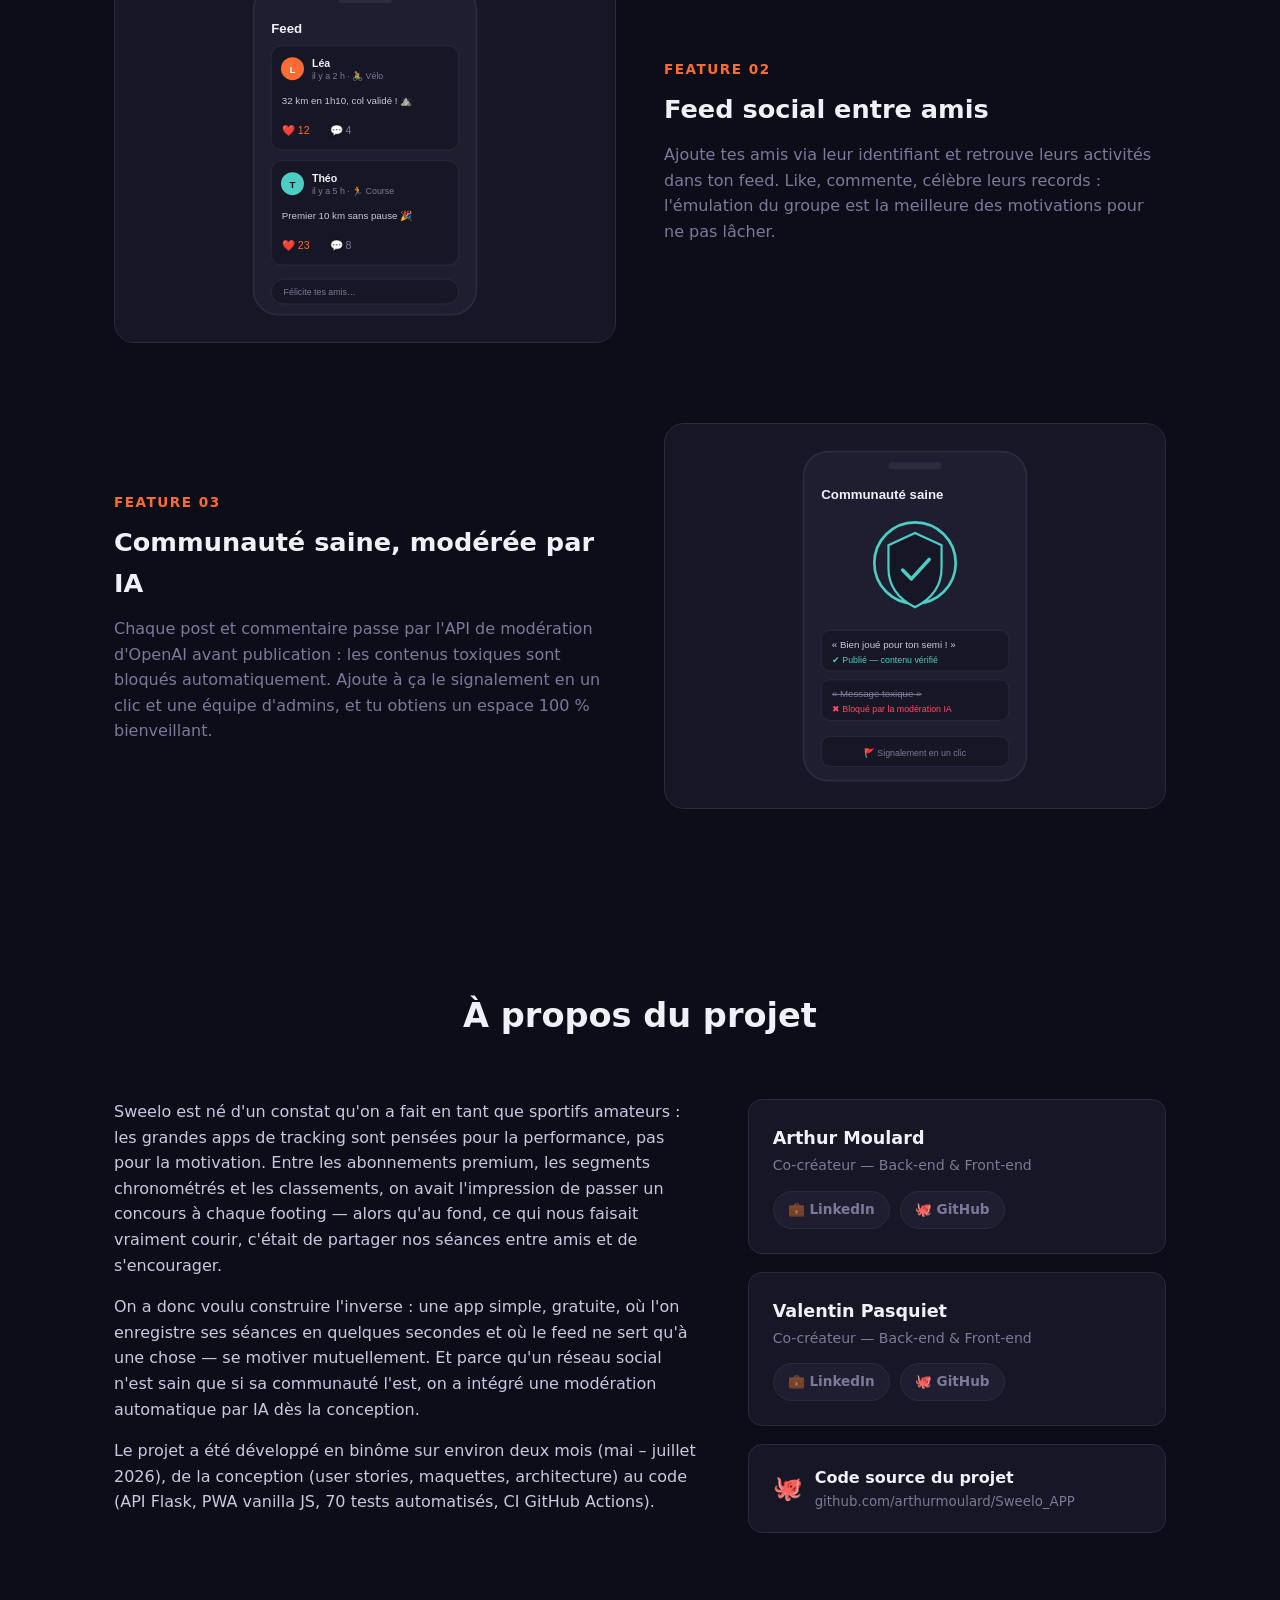
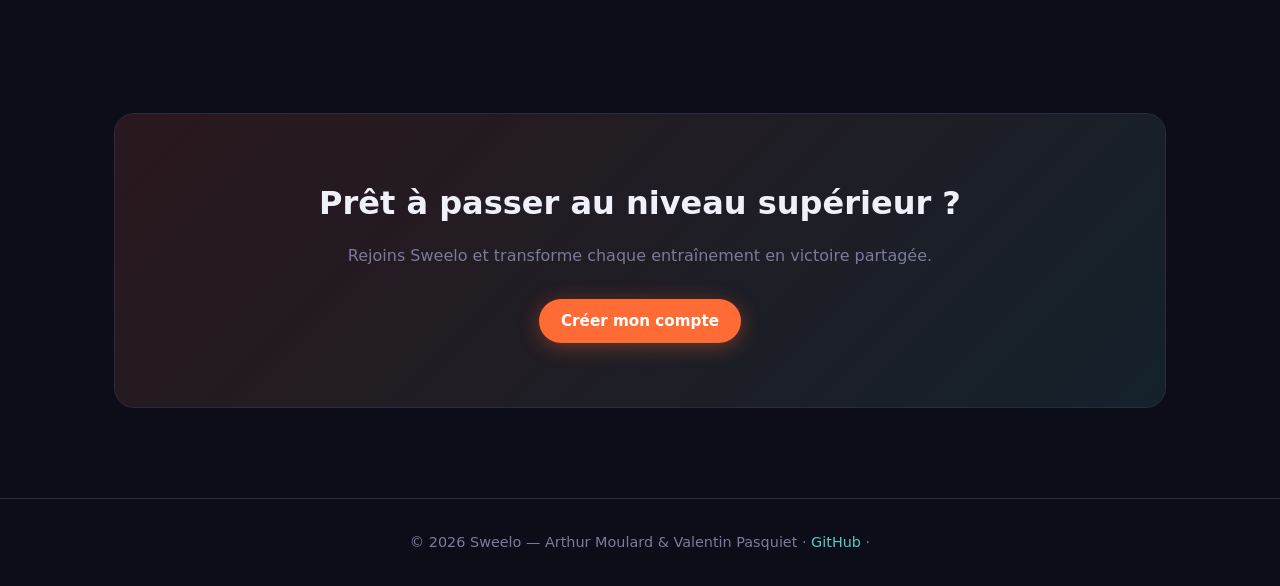
==== commit 5f5c7e5e: "feat: update team member links and remove Holberton School references" ====
--- a/landing.html
+++ b/landing.html
@@ -400,7 +400,6 @@
         <p>Sweelo est né d'un constat qu'on a fait en tant que sportifs amateurs : les grandes apps de tracking sont pensées pour la performance, pas pour la motivation. Entre les abonnements premium, les segments chronométrés et les classements, on avait l'impression de passer un concours à chaque footing — alors qu'au fond, ce qui nous faisait vraiment courir, c'était de partager nos séances entre amis et de s'encourager.</p>
         <p>On a donc voulu construire l'inverse : une app simple, gratuite, où l'on enregistre ses séances en quelques secondes et où le feed ne sert qu'à une chose — se motiver mutuellement. Et parce qu'un réseau social n'est sain que si sa communauté l'est, on a intégré une modération automatique par IA dès la conception.</p>
         <p>Le projet a été développé en binôme sur environ deux mois (mai – juillet 2026), de la conception (user stories, maquettes, architecture) au code (API Flask, PWA vanilla JS, 70 tests automatisés, CI GitHub Actions).</p>
-        <a class="holberton" href="https://www.holbertonschool.com" target="_blank" rel="noopener">🎓 Portfolio Project — Holberton School</a>
       </div>
 
       <div class="reveal">
@@ -409,20 +408,16 @@
           <h4>Arthur Moulard</h4>
           <p class="role">Co-créateur — Back-end & Front-end</p>
           <div class="socials">
-            <!-- TODO: remplacer les # par tes vraies URLs -->
             <a href="#" target="_blank" rel="noopener">💼 LinkedIn</a>
             <a href="https://github.com/arthurmoulard" target="_blank" rel="noopener">🐙 GitHub</a>
-            <a href="#" target="_blank" rel="noopener">🐦 Twitter</a>
           </div>
         </div>
         <div class="team-card">
           <h4>Valentin Pasquiet</h4>
           <p class="role">Co-créateur — Back-end & Front-end</p>
           <div class="socials">
-            <!-- TODO: remplacer les # par les vraies URLs de Valentin -->
-            <a href="#" target="_blank" rel="noopener">💼 LinkedIn</a>
-            <a href="#" target="_blank" rel="noopener">🐙 GitHub</a>
-            <a href="#" target="_blank" rel="noopener">🐦 Twitter</a>
+            <a href="www.linkedin.com/in/valentin-pasquiet-3b7708399" target="_blank" rel="noopener">💼 LinkedIn</a>
+            <a href="https://github.com/ValPQT" target="_blank" rel="noopener">🐙 GitHub</a>
           </div>
         </div>
         <!-- Dépôt GitHub du projet -->
@@ -452,7 +447,6 @@
   <div class="container">
     <p>© 2026 Sweelo — Arthur Moulard & Valentin Pasquiet ·
       <a href="https://github.com/arthurmoulard/Sweelo_APP" target="_blank" rel="noopener">GitHub</a> ·
-      <a href="https://www.holbertonschool.com" target="_blank" rel="noopener">Holberton School</a>
     </p>
   </div>
 </footer>
